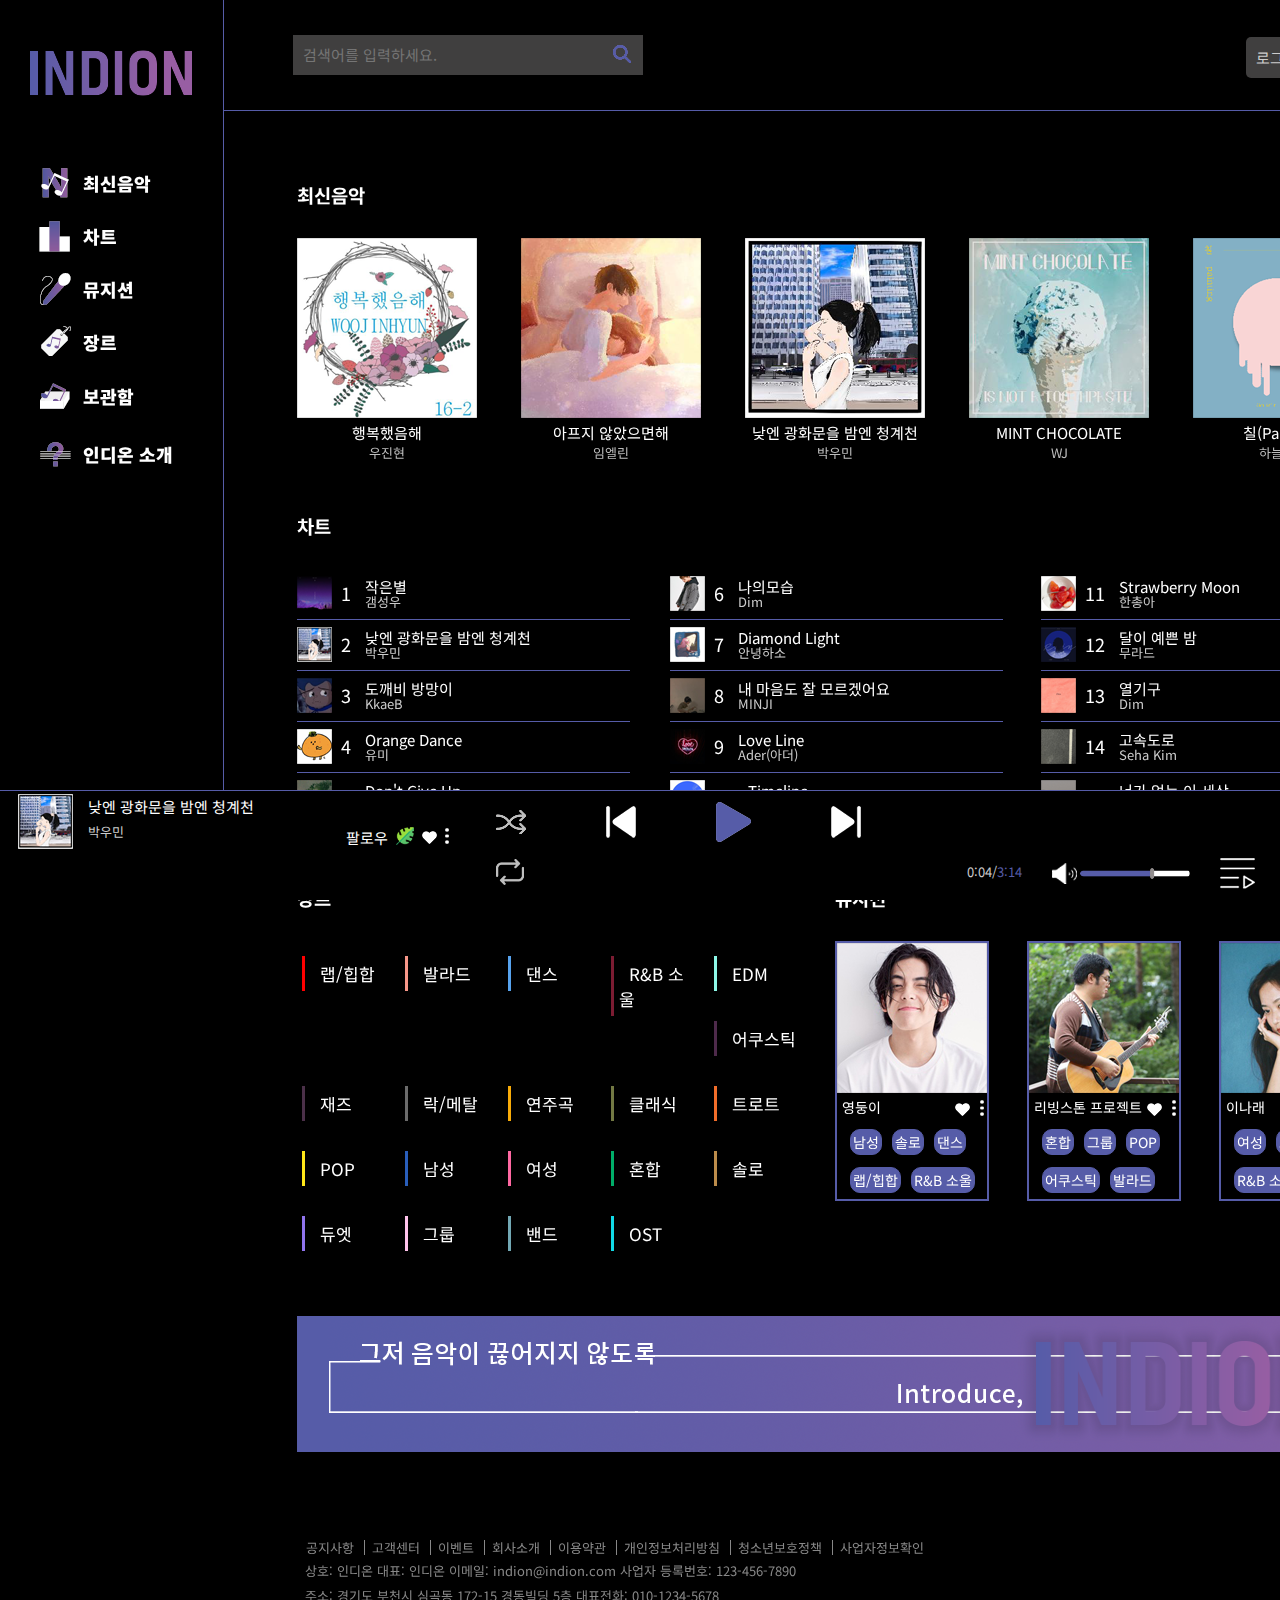
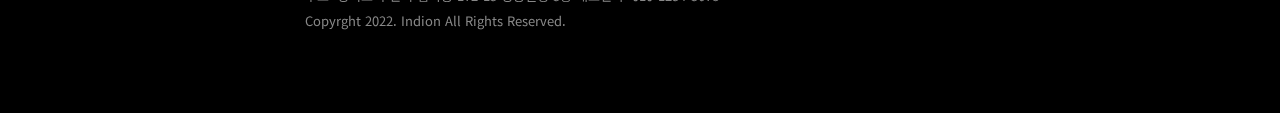
==== index.html @ 87ce085c "INDION" ====
<!DOCTYPE html>
<html lang="ko-kr">
<head>
    <meta charset="UTF-8">
    <title>INDION</title>
    <link rel="stylesheet" href="css/master.css">
    <link rel="icon" href="images/favicon.png">
</head>
<body id="mainpage">
    <div id="wrapper">
        <div id="header">
            <form method="post">
                <label for="u-search"></label>
                <input type="search" id="u-search" placeholder="검색어를 입력하세요.">
                <input type="image" src="images/검색.png" alt="Submit" width="18px" height="18px">
            </form>
            <a href="html/login.html"><div class="login">로그인/회원가입</div></a>
        </div>

        <div id="nav">
            <h1>
                <a href="main.html"><img src="images/indion.png" alt="인디온 로고"></a>
            </h1>
            <div class="menu">
                <ul>
                    <li><a href="#"><img src="images/최신음악 low.png" alt="최신음악 아이콘"><span>최신음악</span></a></li>
                    <li><a href="#"><img src="images/차트 low icon.png" alt="차트 아이콘"><span>차트</span></a></li>
                    <li><a href="#"><img src="images/뮤지션 low.png" alt="뮤지션 아이콘"><span>뮤지션</span></a></li>
                    <li><a href="#"><img src="images/장르 low.png" alt="장르 아이콘"><span>장르</span></a></li>
                    <li><a href="#"><img src="images/보관함 low.png" alt="보관함 아이콘"><span>보관함</span></a>
                        <ul>
                            <li><a href="html/login.html">플레이리스트</a></li>
                            <li><a href="html/login.html">좋아요한</a></li>
                            <li><a href="#">최근들은</a></li>
                            <li><a href="#">많이들은</a></li>
                        </ul></li>
                    <li><a href="sub page.html"><img src="images/인디온소개 low.png" alt="인디온소개 아이콘"><span>인디온 소개</span></a></li>
                </ul>
            </div>
        </div>

        <div id="contents">
            <div id="main-content">
                <div class="new-music">
                    <h3>최신음악</h3>
                    <p class="more"><a href="#">더보기</a></p>
                    <ul>
                        <li>
                            <a href="#">
                            <img src="images/최신음악-1.png" alt="최신음악 로고">

                            <p>행복했음해</p>
                            <p>우진현</p>
                            </a>
                        </li>
                        <li>
                            <a href="#">
                            <img src="images/최신음악-2.png" alt="최신음악 로고">
                            <p>아프지 않았으면해</p>
                            <p>임엘린</p>
                            </a>
                        </li>
                        <li>
                            <a href="#">
                            <img src="images/최신음악-3.png" alt="최신음악 로고">
                            <p>낮엔 광화문을 밤엔 청계천</p>
                            <p>박우민</p>
                            </a>
                        </li>
                        <li>
                            <a href="#">
                            <img src="images/최신음악-4.png" alt="최신음악 로고">
                            <p>MINT CHOCOLATE</p>
                            <p>WJ</p>
                            </a>
                        </li>
                        <li>
                            <a href="#">
                            <img src="images/최신음악-5.png" alt="최신음악 로고">
                            <p>칠(Painting)</p>
                            <p>하늘곡예 </p>
                            </a>
                        </li>
                    </ul>
                </div>
                <div class="chart">
                    <h3>차트</h3>
                    <p class="more"><a href="#">더보기</a></p>
                        <div class="chart-box1">
                        <ul>
                            <li>
                            <a href="#">
                                <img src="images/차트-1.png" alt="1위 노래">
                            
                                <span>1</span>
                                <div class="rank">
                                    <p>작은별</p>
                                    <p>갬성우</p>
                                </div>
                                
                            </a>
                            </li>
                            
                            <li>
                            <a href="#">
                                <img src="images/차트-2.png" alt="2위 노래">
                                <span>2</span>
                                <div class="rank">
                                    <p>낮엔 광화문을 밤엔 청계천</p>
                                    <p>박우민</p>
                                </div>
                            </a>
                            </li>
                            
                            <li>
                            <a href="#">
                            <img src="images/차트-3.png" alt="3위 노래">
                                <span>3</span>
                                <div class="rank">
                                    <p>도깨비 방망이</p>
                                    <p>KkaeB</p>
                                </div>

                            </a>
                            </li>

                            <li>
                            <a href="#">
                            <img src="images/차트-4.png" alt="4위 노래">

                                <span>4</span>
                                <div class="rank">
                                    <p>Orange Dance</p>
                                    <p>유미</p>
                                </div>
                            </a>
                            </li>

                            <li>
                            <a href="#">
                            <img src="images/차트-5.png" alt="5위 노래">

                                <span>5</span>
                                <div class="rank">
                                    <p>Don't Give Up</p>
                                    <p>MSG</p>
                                </div>
                            </a>
                            </li>
                            </ul>
                        </div>
                        <div class="chart-box2">
                            <ul>
                            <li>
                            <a href="#">
                            <img src="images/차트-6.png" alt="6위 노래">
                                <span>6</span>
                                <div class="rank">
                                    <p>나의모습</p>
                                    <p>Dim</p>
                                </div>
                            </a>
                            </li>

                            <li>
                            <a href="#">
                            <img src="images/차트-7.png" alt="7위 노래">
                                <span>7</span>
                                <div class="rank">
                                    <p>Diamond Light</p>
                                    <p>안녕하소</p>
                                </div>
                            </a>
                            </li>

                            <li>
                            <a href="#">
                            <img src="images/차트-8.png" alt="8위 노래">
                                <span>8</span>
                                <div class="rank">
                                    <p>내 마음도 잘 모르겠어요</p>
                                    <p>MINJI</p>
                                </div>
                            </a>
                            </li>

                            <li>
                            <a href="#">
                            <img src="images/차트-9.png" alt="9위 노래">
                                <span>9</span>
                                <div class="rank">
                                    <p>Love Line</p>
                                    <p>Ader(아더)</p>
                                </div>
                            </a>
                            </li>

                            <li>
                            <a href="#">
                            <img src="images/차트-10.png" alt="10위 노래">
                                <span>10</span>
                                <div class="rank">
                                    <p>Timeline</p>
                                    <p>T2</p>
                                </div>
                            </a>
                            </li>

                            </ul>
                        </div>
                        <div class="chart-box3">
                            <ul>
                            <li>
                            <a href="#">
                            <img src="images/차트-11.png" alt="11위 노래">
                                <span>11</span>
                                <div class="rank">
                                    <p>Strawberry Moon</p>
                                    <p>한총아</p>
                                </div>
                            </a>
                            </li>

                            <li>
                            <a href="#">
                            <img src="images/차트-12.png" alt="12위 노래">
                                <span>12</span>
                                <div class="rank">
                                    <p>달이 예쁜 밤</p>
                                    <p>무라드</p>
                                </div>
                            </a>
                            </li>

                            <li>
                            <a href="#">
                            <img src="images/차트-13.png" alt="13위 노래">
                                <span>13</span>
                                <div class="rank">
                                    <p>열기구</p>
                                    <p>Dim</p>
                                </div>
                            </a>
                            </li>

                            <li>
                            <a href="#">
                            <img src="images/차트-14.png" alt="14위 노래">
                                <span>14</span>
                                <div class="rank">
                                    <p>고속도로</p>
                                    <p>Seha Kim</p>
                                </div>
                            </a>
                            </li>

                            <li>
                            <a href="#">
                            <img src="images/차트-15.png" alt="15위 노래">
                                <span>15</span>
                                <div class="rank">
                                    <p>너가 없는 이 세상</p>
                                    <p>어니스트</p>
                                </div>
                            </a>
                            </li>
                    </ul>
                        </div>
                </div>
                <div id="sub-content">
                    <div class="genre">
                        <h3>장르</h3>
                        <ul>
                            <li><a href="#">랩/힙합</a></li>
                            <li><a href="#">발라드</a></li>
                            <li><a href="#">댄스</a></li>
                            <li><a href="#">R&B 소울</a></li>
                            <li><a href="#">EDM</a></li>
                            <li><a href="#">어쿠스틱</a></li>
                            <li><a href="#">재즈</a></li>
                            <li><a href="#">락/메탈</a></li>
                            <li><a href="#">연주곡</a></li>
                            <li><a href="#">클래식</a></li>
                            <li><a href="#">트로트</a></li>
                            <li><a href="#">POP</a></li>
                            <li><a href="#">남성</a></li>
                            <li><a href="#">여성</a></li>
                            <li><a href="#">혼합</a></li>
                            <li><a href="#">솔로</a></li>
                            <li><a href="#">듀엣</a></li>
                            <li><a href="#">그룹</a></li>
                            <li><a href="#">밴드</a></li>
                            <li><a href="#">OST</a></li>
                        </ul>
                    </div>
                    <div class="musician">
                        <h3>뮤지션</h3>
                        <p class="more"><a href="#">더보기</a></p>
                            <div class="musicianbox">
                                <div>
                                    <a href="#"><img src="images/뮤지션-영둥이.png" alt="영둥이 사진"><span>영둥이</span></a>
                                    <div>
                                        <a href="html/login.html"><img src="images/사운드바-하트.png" alt="하트 아이콘"></a>
                                        <img src="images/사운드바-더보기.png" alt="더보기 아이콘">
                                    </div>
                                    <ul>
                                        <li><a href="#">남성</a></li>
                                        <li><a href="#">솔로</a></li>
                                        <li><a href="#">댄스</a></li>
                                        <li><a href="#">랩/힙합</a></li>
                                        <li><a href="#">R&B 소울</a></li>
                                    </ul>
                                </div>
                                <div>
                                    <a href="#"><img src="images/뮤지션-리빙스톤.png" alt="리빙스톤 사진"><span>리빙스톤 프로젝트</span></a>
                                    <div>
                                        <ul>
                                            <a href="html/login.html"><img src="images/사운드바-하트.png" alt="하트 아이콘"></a>
                                            <img src="images/사운드바-더보기.png" alt="더보기 아이콘">
                                    </div>
                                    <ul>
                                        <li><a href="#">혼합</a></li>
                                        <li><a href="#">그룹</a></li>
                                        <li><a href="#">POP</a></li>
                                        <li><a href="#">어쿠스틱</a></li>
                                        <li><a href="#">발라드</a></li>
                                    </ul>
                                </div>

                                <div>
                                    <a href="#"><img src="images/뮤지션-이나래.png" alt="이나래 사진"><span>이나래</span></a>
                                    <div>
                                        <a href="html/login.html"><img src="images/사운드바-하트.png" alt="하트 아이콘"></a>
                                        <img src="images/사운드바-더보기.png" alt="더보기 아이콘">
                                    </div>
                                    <ul>
                                        <li><a href="#">여성</a></li>
                                        <li><a href="#">보컬</a></li>
                                        <li><a href="#">솔로</a></li>
                                        <li><a href="#">R&B 소울</a></li>
                                        <li><a href="#">OST</a></li>
                                    </ul>
                                </div>
                            </div>
                    </div>
                </div>
                <div class="introduce">
                    <div>
                        <a href="sub page.html"><img src="images/인디온 배너2.png" alt="인디온 배너"></a>
                    </div>
                </div>
                <div id="footer">
                    <div>
                        <ul>
                            <li><a href="#">공지사항</a></li>
                            <li><a href="#">고객센터</a></li>
                            <li><a href="#">이벤트</a></li>
                            <li><a href="#">회사소개</a></li> 
                            <li><a href="signup.html">이용약관</a></li>
                            <li><a href="signup.html">개인정보처리방침</a></li>
                            <li><a href="#">청소년보호정책</a></li>
                            <li><a href="#">사업자정보확인</a></li>
                        </ul>
                            <p>상호: 인디온  대표: 인디온  이메일: indion@indion.com   사업자 등록번호: 123-456-7890</p>
                            <p>주소: 경기도 부천시 심곡동 172-15 경동빌딩 5층  대표전화: 010-1234-5678</p>
                            <p>Copyrght 2022. Indion All Rights Reserved.</p>
                    </div>    
                </div>
            </div>
        </div>
        <div id="sound-bar">
            <div class="music">
                <a href="#"><img src="images/사운드바-앨범.png" alt="노래 앨범사진"></a>
                <p>낮엔 광화문을 밤엔 청계천</p>
                <p>박우민</p>
                <ul>
                    <li><a href="html/login.html">팔로우</a></li>
                    <li><a href="html/login.html"><img src="images/사운드바-나뭇잎.png" alt="나뭇잎 아이콘"></a></li>
                    <li><a href="#"><img src="images/사운드바-하트.png" alt="하트 아이콘"></a></li>
                    <li><a href="#"><img src="images/사운드바-더보기.png" alt="더보기 아이콘"></a></li>
                </ul>
            </div>
            <div class="play">
                <ul>
                    <li><a href="#"><img src="images/사운드바-셔플.png" alt="셔플 아이콘"></a></li>
                    <li><a href="#"><img src="images/사운드바-왼쪽.png" alt="왼쪽 아이콘"></a></li>
                    <li><a href="#"><img src="images/사운드바-재생.png" alt="재생 아이콘"></a></li>
                    <li><a href="#"><img src="images/사운드바-오른쪽.png" alt="오른쪽 아이콘"></a></li>
                    <li><a href="#"><img src="images/사운드바-반복.png" alt="반복 아이콘"></a></li>
                </ul>
            </div>
            <div class="option">
                    <ul>
                        <li><p>0:04/<span>3:14</span></p></li>
                        <li><img src="images/사운드바-볼륨.png" alt="볼륨 아이콘"></li>
                        <li><img src="images/볼륨바.png" alt="볼륨 조절"></li>
                        
                        <li><a href="#"><img src="images/재생목록.png" alt="재생목록 아이콘"></li></a>
                    </ul>
            </div>
        </div>
    </div>
</body>
</html>
---- css/master.css ----
@charset "UTF-8";
@import url('https://fonts.googleapis.com/css2?family=Noto+Sans+KR&display=swap');
*{padding:0; margin:0;}
*{font-family: 'Noto Sans KR', sans-serif;}
body {width:100%;
    color:#fff;
    background:#000;
    }
li{list-style: none;}
a{text-decoration:none;color:#fff;}
ul{list-style-type:none; margin:0; padding:0;}
    
    #wrapper{
        width:1440px;
        margin:0 auto;
    }
    #loginpage #header, #signuppage #header{position:relative;}
    #mainpage #wrapper{overflow:hidden;}
    #mainpage #header {
        width:1217px;
        height:110px;
        background:black;
        float:right;
        font-size:15px;
        border-bottom:1px solid #565ca8;
    }
    #mainpage #nav{
        height: 100%;
        float:left;
        position:fixed;
        border-right:1px solid #565ca8;
        font-weight: 900;
    }
    #mainpage #contents{
        width:1209px;
        float:right;
    }

    #loginpage #contents{font-size:13px;}
    #signuppage #contents{font-size:16px; }
    #mainpage #footer{margin-top:80px; margin-bottom:80px; font-size:13px; color:#888888;}
    #mainpage h1{margin:50px 30px;}
    h1>a:hover img{ transform: scale(1.1) ;}
    h1>a>img{transition:0.5s;}

    #sound-bar{float:left; position:fixed; left:0; bottom:0;border-top:1px solid #565ca8; margin:0; padding:0; width:100%; background:#000;}

    .more{float:right; margin:0 10px 0 0;font-size:13px;}
    .more a:hover{color:#565ca8;}
    /* header부분 */
    #mainpage input[type="search"]{width:350px; float:left; background:#403f3f; position: relative; top:35px; left:70px;
    line-height:40px; text-indent:10px; border:none; font-size:15px; color:#ccc;}
    #mainpage input[type="image"]{position:relative; top:45px; left:40px;}
    .login{
        float:right;
        position:relative;
        top:15px; right:70px;
        background:#403f3f;
        color:#ccc;
        padding:10px;
        border-radius: 5px;
        }
    .login:hover{color:#565ca8}

    /* nav 부분 */
    .menu{width:223px;
        font-size:18px;
        }
    .menu>ul{width:150px; margin:0 auto;}
    .menu>ul>li{font-size:18px; display:inline-block; line-height:50px;}
    .menu>ul>li a:hover{
        background: linear-gradient(to right bottom, #565ca8, #985ea3);
        -webkit-background-clip: text;
        -webkit-text-fill-color: transparent;
        }
    .menu>ul>li span{vertical-align: middle; display:inline-block; text-align:center; padding-left:10px;}
    .menu>ul>li a{display:block;}
    .menu>ul>li img{vertical-align: middle;}
    
    .menu>ul>li>ul{transition: height 0.4s; transition-timing-function: linear; font-size:15px; display:block; text-align:center; width:150px; height:0px; overflow:hidden;}
    .menu>ul>li:hover ul{height:200px;}
    .menu>ul>li>ul>li>a{display:block;}

    
    /* contents 부분 */
    #main-content{margin:0 auto; width:1077px; margin-top:70px; position:relative;}
    /* 최신음악 */
    .new-music{
        overflow:hidden;
        }
    
    .new-music>ul>li{float:left; font-size:15px; margin: 30px 44px 20px 0px;}
    .new-music>ul>li:last-child{margin-right:0px; margin-top:11px;}
    .new-music>ul>li>a:hover p{color:#985ea3;}
    .new-music>ul>li:nth-child(1):hover{background:url(../images/최신음악-1\ 흐림.png)no-repeat 0 0;}
    .new-music>ul>li:nth-child(2):hover{background:url(../images/최신음악-2\ 흐림.png)no-repeat 0 0;}
    .new-music>ul>li:nth-child(3):hover{background:url(../images/최신음악-3\ 흐림.png)no-repeat 0 0;}
    .new-music>ul>li:nth-child(4):hover{background:url(../images/최신음악-4\ 흐림.png)no-repeat 0 0;}
    .new-music>ul>li:nth-child(5):hover{background:url(../images/최신음악-5\ 흐림.png)no-repeat 0 0;}
    .new-music>ul>li>a:hover img{opacity: 0.0;}
    
    .new-music ul p{text-align:center; margin:0;}
    .new-music li p:nth-child(3){color:#bdbdbd; font-size:13px;}
    .new-music>ul{padding:0px;}

    /* 차트 */
    .chart{overflow:hidden; margin-top:30px;}
    .chart>div{margin-top:30px;}
    .chart a{}
    
    .chart li{border-bottom:1px solid #565ca8; font-size:15px; line-height:15px;}
    .chart li span{padding-left:5px;}
    .chart li:hover .rank{
        background: linear-gradient(to right bottom, #565ca8, #985ea3);
        -webkit-background-clip: text;
        -webkit-text-fill-color: transparent;
    }
    .chart li:hover img{opacity: 0.6;}
    
    .chart-box1{float:left;width:333px;}
    .chart-box2{float:left;width:333px; margin-left:40px;}
    .chart-box3{float:right;width:333px; margin-top:11px !important;}
    
    .chart img{vertical-align:sub;}
    .chart span{font-size:18px; display:inline-block; text-align:center; vertical-align:super;}

    .rank {display:inline-block; margin:10px;}
    .rank p{padding:0; margin:0; display:block; text-align:left;}
    .rank p:nth-child(2){color:#ccc; font-size:13px;}

    /*장르*/
    #sub-content{overflow:hidden; margin-top:60px;}
    .genre{float:left; width:538px;}
    .genre ul{margin-top:30px;}
    .genre ul li{float:left;font-size:17px; width:90px; margin:15px 5px;}
    .genre ul li:hover{background-color: rgba(100, 100, 100, 1);}
    .genre ul li a {display:block; text-indent:10px;padding:5px;}
    .genre ul li:nth-child(1){border-left:3px solid #ff0000;}
    .genre ul li:nth-child(2){border-left:3px solid #f79789;}
    .genre ul li:nth-child(3){border-left:3px solid #57a3ee;}
    .genre ul li:nth-child(4){border-left:3px solid #7c1c32;}
    .genre ul li:nth-child(5){border-left:3px solid #8cf7e7;}
    .genre ul li:nth-child(6){border-left:3px solid #4e2a4b;}
    .genre ul li:nth-child(7){border-left:3px solid #4b3049}
    .genre ul li:nth-child(8){border-left:3px solid #6b6b6b;}
    .genre ul li:nth-child(9){border-left:3px solid #f8ab08;}
    .genre ul li:nth-child(10){border-left:3px solid #737943;}
    .genre ul li:nth-child(11){border-left:3px solid #f16d2a;}
    .genre ul li:nth-child(12){border-left:3px solid #ffe718;}
    .genre ul li:nth-child(13){border-left:3px solid #295ebb;}
    .genre ul li:nth-child(14){border-left:3px solid #ff68a2;}
    .genre ul li:nth-child(15){border-left:3px solid #00ae69;}
    .genre ul li:nth-child(16){border-left:3px solid #bc8c4b;}
    .genre ul li:nth-child(17){border-left:3px solid #9074ee;}
    .genre ul li:nth-child(18){border-left:3px solid #ffc3ec;}
    .genre ul li:nth-child(19){border-left:3px solid #72a8b4;}
    .genre ul li:nth-child(20){border-left:3px solid #11dae7;}

    

    /*뮤지션*/
    .musician{float:left;width:538px;}
    .musicianbox{margin-top:30px;}
    .musicianbox>div{float:left; border:2px solid #565ca8; width:150px; margin-right:38px; font-size:14px;}
    .musicianbox>div:last-child{margin-right:0px;}
    .musicianbox>div span{margin-left:5px;}
    .musicianbox>div>div{float:right;}
    .musicianbox>div>a:hover img{opacity: 0.6;}


    .musicianbox>div>a:hover img{opacity: 0.6;}
    
    .musicianbox>div>div img{margin:3px 3px;}
    .musicianbox>div>ul {width:135px;margin:0 auto; overflow:hidden;}
    .musicianbox>div>ul li{float:left; margin:6px 5px; border:1px solid #565ca8; padding:2px; border-radius: 10px; background:#565ca8;}
    .musicianbox>div>ul li:hover{background:#985ea3; border:1px solid #985ea3; padding:2px; border-radius: 10px;}

    /*인디온 소개*/
    .introduce {margin-top:50px; }
    .introduce div>a:hover img{transform: scale(1.05);}
    .introduce div>a>img{ transition:0.5s;}

    /*사운드 바*/
    .music{float:left; width:450px; overflow:hidden; position:relative; font-size:15px; margin:3px;}
    
    .music>a{float:left;}
    .music>a>img{margin-left:15px;}
    .music>p{text-align:left; text-indent: 15px; line-height: 25px;}
    .music>ul{position:absolute; bottom:0%; right:0%;}
    .music>ul>li{float:left; margin:4px;}
    .music>p:nth-child(3){color:#ccc; font-size:13px;}

    
    .play{margin:3px auto; width:620px;}
    .play>ul{margin:0 auto; width:560px;line-height:50px;}
    .play>ul>li{float:left; display:inline-block; margin:0 40px;}
    .play>ul>li>a img{vertical-align: middle;}

    .option{float:right; width:350px; margin:3px 10px; font-size:13px;}
    .option>ul{float:right; line-height: 50px;}
    .option>ul>li{float:left; display:inline-block; margin:0 15px; }
    .option>ul>li:nth-child(2){margin-right:0;}
    .option>ul>li:nth-child(3){margin-left:3px;}
    .option>ul li p{display: inline-block; color:#ccc;}
    .option>ul li img{vertical-align: middle;}
    .option>ul li p span{color:#565ca8;}
    

#signuppage #header a{display:block;}
#signuppage #header p{position:absolute; top:-110%; right:31%; color:#ccc;}
#signuppage #header p:hover{color:#565ca8;}
#signuppage h1, #loginpage h1{width:162px; height:46px; margin:0 auto; margin-top: 110px; }
/*콘텐츠*/
.report span{color:#985ea3; font-weight: 900;}
.report p{font-size:12px; text-align:center; margin-left:14%; color:#888;}
#signuppage form{
		width:500px;
		padding:20px;
		margin: 60px auto;
		}

#signuppage input{margin:20px 0; background:#000; border:1px solid #565ca8; color:#fff;}
#signuppage .report{color:#ccc;}
#signuppage .report input[type="button"]{width:70px; height:40px; margin-left:10px; background:#565ca8; border-radius:10%}
#signuppage .report input[type="button"]:hover{background:#985ea3; border:1px solid #985ea3;}

#signuppage input[type="text"],
#signuppage input[type="password"]{
    text-indent:10px;
		width:300px;
        height:30px;
		padding:5px 0;
        box-shadow:3px 3px 5px #565ca8; }
#signuppage .formsection:nth-child(7) input[type="text"]{width:100px; box-shadow:none;}
#signuppage .agree input[type="submit"]{font-size:18px; width:480px; border:2px solid #565ca8; height:70px; text-indent:0; border-radius: 10px;}
#signuppage .agree input[type="submit"]:hover{background:#565ca8;}
#signuppage input[type="radio"]{margin:3px;}
#signuppage input[type="checkbox"]:hover{opacity: 0.8;}
#signuppage label:first-child{
						color:#fff;
						width:120px;
                        display:inline-block;
                    text-align:right;
                    margin-right:10px;}
.agree{font-size:15px; border-top:1px solid #888; padding:10px; margin-top:40px;}
.agree span{color:#985ea3; text-decoration:underline;font-weight: 900;}

.provision{text-align:center;}

.provision p{margin:20px auto; overflow-y:scroll; width:500px; height:150px; font-size:14px; color:#ccc; border:1px solid #888;}
/*푸터*/
        #mainpage #footer{float:left;}
        #footer>div{margin:0 auto; width:640px;}
        #footer ul>li{float:left; margin:1px;}
        #footer p{clear:both; padding:3px 8px;}
        #footer>div>ul>li>a{position:relative; padding:8px; color:#888888;}

        #footer>div>ul>li>a:after{
            width:1px;
            height:15px;
            background:#888;
            display:block;
            position:absolute;
            content:'';
            left:0;
            top:10px;
            }
        #footer>div>ul>li:first-child>a:after{width:0;}
        #footer{margin-top:80px; font-size:13px; color:#888888;margin-bottom:30px;}

        #sub-page  #footer {
        float: left;
        margin-top: 80px;
        font-size: 13px;
    }
        #sub-page #footer p{color:#888888;}

        #loginpage select{position:absolute; top:-100%; right:30%; background:#000; color:#fff;}
        /*콘텐츠*/
        #loginpage form{width:350px;  margin:0 auto;}
        #loginpage .input-box{width:100%; margin-top:100px;}
        #loginpage .input-box>input{
            width:100%;
            height:50px;
            background:#000;
            border:1px solid #565ca8;
            box-shadow:3px 3px 5px #565ca8;
            text-indent:10px;
        }
        #loginpage .input-box>input:last-child{margin-top:15px;}
        #loginpage .input-box>input[type="text"],.input-box>input[type="password"]{color:#ccc;}

        .login-box{margin-top:10px;}
        .login-box>input[type="checkbox"]{color:#000;}
        .login-box>input[type="submit"]{width:100%; height:50px; margin-top:30px; font-size:14px; color:#fff; background:#565ca8; border:none;}
        .login-box>input[type="submit"]:hover{background:#985ea3;}

        .line-box{margin-top:10px;}
        .line-box a{padding:8px; }
        .line-left>ul>li{float:left;}
        .line-left>ul>li>a{position:relative; color:#888;}
        .line-left>ul>li>a:after{
            width:1px;
            height:13px;
            background:#888;
            display:block;
            position:absolute;
            content:'';
            left:0;
            top:11px;
        }
        .line-left>ul>li:first-child>a:after{width:0;}

        .line-right{float:right;}

        .sns-box{clear:both; margin-top:110px; margin-bottom:140px;}
        .sns-box>ul{ width:170px; height:40px; margin:0 auto; }
        .sns-box>ul>li{float:left;}
        .sns-box>ul>li:nth-child(2){margin:0 25px;}

        .sns-box>ul>li>a:hover img{transform: scale(1.1);}
        .sns-box>ul>li>a>img{transition: 0.3s;}
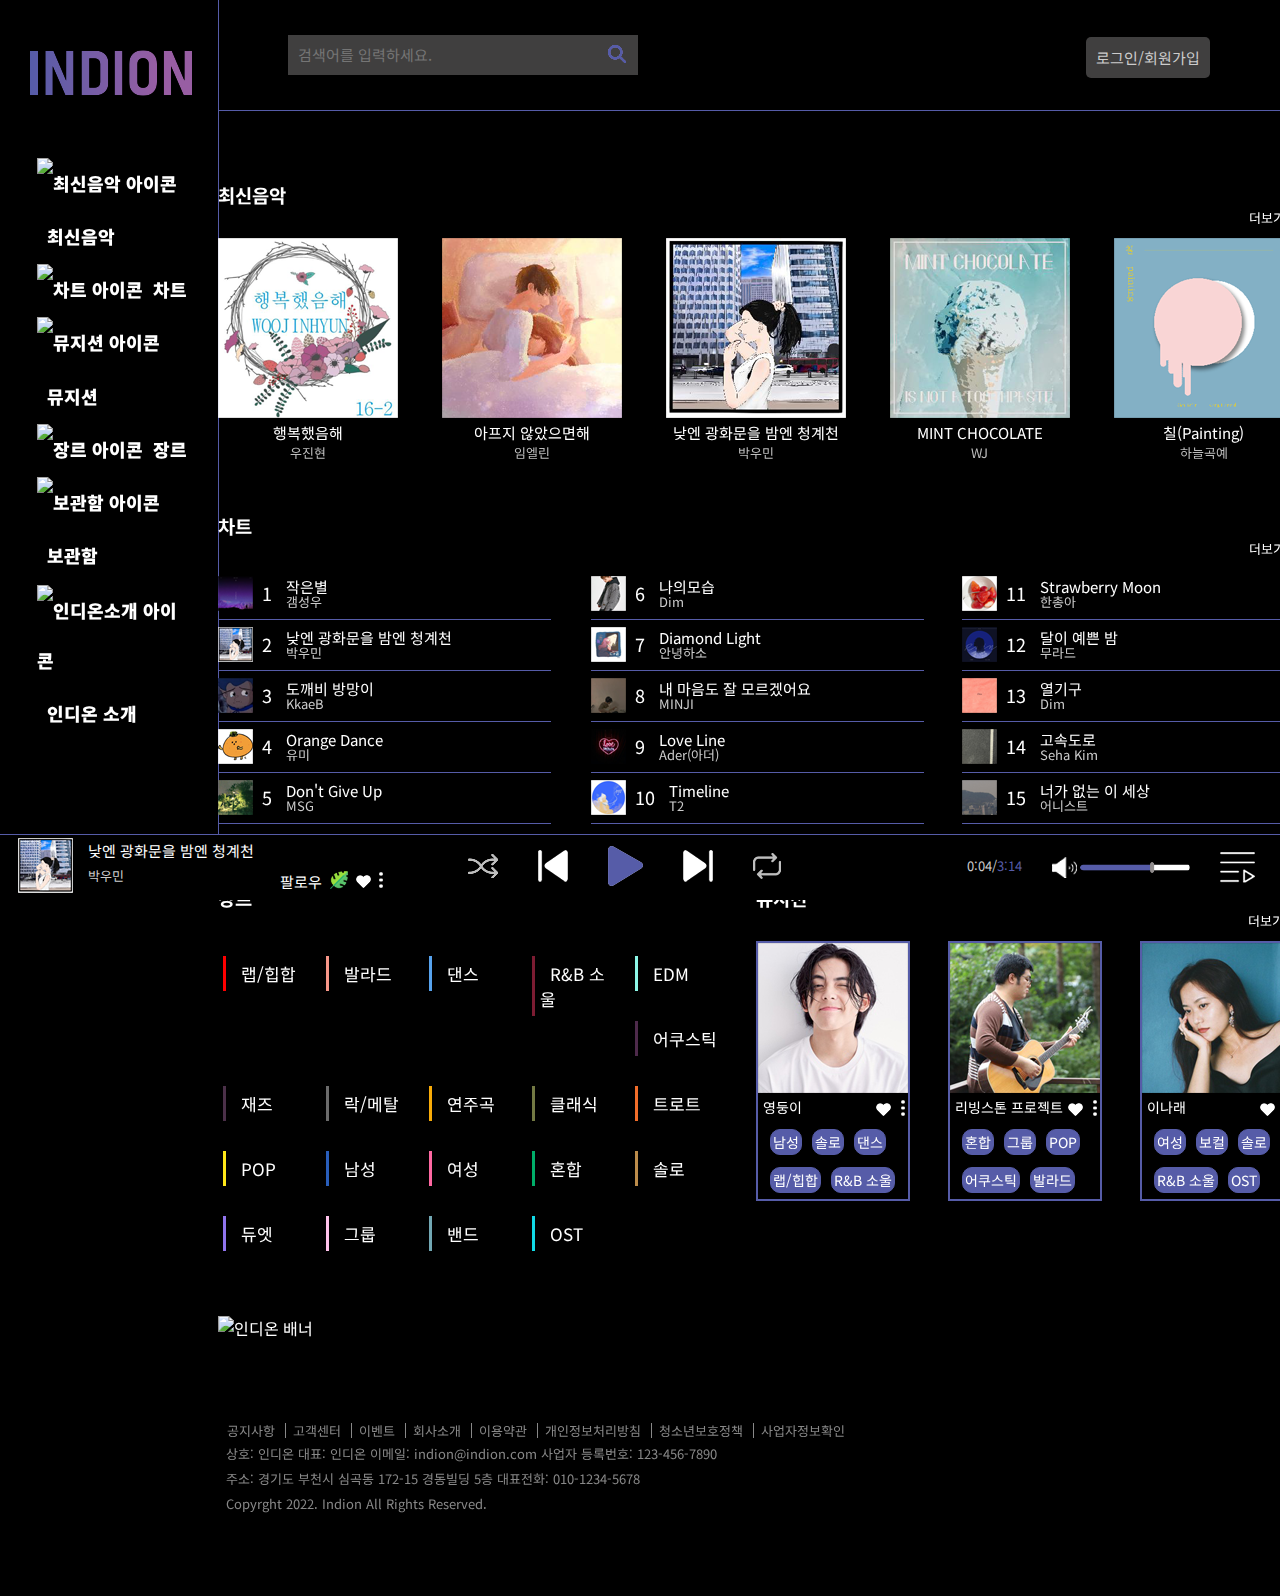
==== commit f2446e5e: "Update index.html" ====
--- a/index.html
+++ b/index.html
@@ -12,7 +12,7 @@
             <form method="post">
                 <label for="u-search"></label>
                 <input type="search" id="u-search" placeholder="검색어를 입력하세요.">
-                <input type="image" src="images/검색.png" alt="Submit" width="18px" height="18px">
+                <input type="image" src="images/검색.png" alt="Submit">
             </form>
             <a href="html/login.html"><div class="login">로그인/회원가입</div></a>
         </div>
@@ -23,18 +23,18 @@
             </h1>
             <div class="menu">
                 <ul>
-                    <li><a href="#"><img src="images/최신음악 low.png" alt="최신음악 아이콘"><span>최신음악</span></a></li>
-                    <li><a href="#"><img src="images/차트 low icon.png" alt="차트 아이콘"><span>차트</span></a></li>
-                    <li><a href="#"><img src="images/뮤지션 low.png" alt="뮤지션 아이콘"><span>뮤지션</span></a></li>
-                    <li><a href="#"><img src="images/장르 low.png" alt="장르 아이콘"><span>장르</span></a></li>
-                    <li><a href="#"><img src="images/보관함 low.png" alt="보관함 아이콘"><span>보관함</span></a>
+                    <li><a href="#"><img src="images/최신음악-low.png" alt="최신음악 아이콘"><span>최신음악</span></a></li>
+                    <li><a href="#"><img src="images/차트-low-icon.png" alt="차트 아이콘"><span>차트</span></a></li>
+                    <li><a href="#"><img src="images/뮤지션-low.png" alt="뮤지션 아이콘"><span>뮤지션</span></a></li>
+                    <li><a href="#"><img src="images/장르-low.png" alt="장르 아이콘"><span>장르</span></a></li>
+                    <li><a href="#"><img src="images/보관함-low.png" alt="보관함 아이콘"><span>보관함</span></a>
                         <ul>
                             <li><a href="html/login.html">플레이리스트</a></li>
                             <li><a href="html/login.html">좋아요한</a></li>
                             <li><a href="#">최근들은</a></li>
                             <li><a href="#">많이들은</a></li>
                         </ul></li>
-                    <li><a href="sub page.html"><img src="images/인디온소개 low.png" alt="인디온소개 아이콘"><span>인디온 소개</span></a></li>
+                    <li><a href="sub page.html"><img src="images/인디온소개-low.png" alt="인디온소개 아이콘"><span>인디온 소개</span></a></li>
                 </ul>
             </div>
         </div>
@@ -314,9 +314,8 @@
                                 <div>
                                     <a href="#"><img src="images/뮤지션-리빙스톤.png" alt="리빙스톤 사진"><span>리빙스톤 프로젝트</span></a>
                                     <div>
-                                        <ul>
-                                            <a href="html/login.html"><img src="images/사운드바-하트.png" alt="하트 아이콘"></a>
-                                            <img src="images/사운드바-더보기.png" alt="더보기 아이콘">
+                                        <a href="html/login.html"><img src="images/사운드바-하트.png" alt="하트 아이콘"></a>
+                                        <img src="images/사운드바-더보기.png" alt="더보기 아이콘">
                                     </div>
                                     <ul>
                                         <li><a href="#">혼합</a></li>
@@ -346,7 +345,7 @@
                 </div>
                 <div class="introduce">
                     <div>
-                        <a href="sub page.html"><img src="images/인디온 배너2.png" alt="인디온 배너"></a>
+                        <a href="sub page.html"><img src="images/인디온-배너2.png" alt="인디온 배너"></a>
                     </div>
                 </div>
                 <div id="footer">
@@ -395,10 +394,10 @@
                         <li><img src="images/사운드바-볼륨.png" alt="볼륨 아이콘"></li>
                         <li><img src="images/볼륨바.png" alt="볼륨 조절"></li>
                         
-                        <li><a href="#"><img src="images/재생목록.png" alt="재생목록 아이콘"></li></a>
+                        <li><a href="#"><img src="images/재생목록.png" alt="재생목록 아이콘"></a></li>
                     </ul>
             </div>
         </div>
     </div>
 </body>
-</html>+</html>
--- a/css/master.css
+++ b/css/master.css
@@ -11,13 +11,13 @@
 ul{list-style-type:none; margin:0; padding:0;}
     
     #wrapper{
-        width:1440px;
+        width:100%;
         margin:0 auto;
     }
     #loginpage #header, #signuppage #header{position:relative;}
     #mainpage #wrapper{overflow:hidden;}
     #mainpage #header {
-        width:1217px;
+        width:83%;
         height:110px;
         background:black;
         float:right;
@@ -26,13 +26,14 @@
     }
     #mainpage #nav{
         height: 100%;
+        width:17%;
         float:left;
         position:fixed;
         border-right:1px solid #565ca8;
         font-weight: 900;
     }
     #mainpage #contents{
-        width:1209px;
+        width:83%;
         float:right;
     }
 
@@ -50,7 +51,7 @@
     /* header부분 */
     #mainpage input[type="search"]{width:350px; float:left; background:#403f3f; position: relative; top:35px; left:70px;
     line-height:40px; text-indent:10px; border:none; font-size:15px; color:#ccc;}
-    #mainpage input[type="image"]{position:relative; top:45px; left:40px;}
+    #mainpage input[type="image"]{position:relative; top:45px; left:40px; width:18px; height:18px;}
     .login{
         float:right;
         position:relative;
@@ -177,11 +178,11 @@
 
     /*인디온 소개*/
     .introduce {margin-top:50px; }
-    .introduce div>a:hover img{transform: scale(1.05);}
+    .introduce div>a:hover img{transform: scale(0.95);}
     .introduce div>a>img{ transition:0.5s;}
 
     /*사운드 바*/
-    .music{float:left; width:450px; overflow:hidden; position:relative; font-size:15px; margin:3px;}
+    .music{float:left; width:30%; overflow:hidden; position:relative; font-size:15px; margin:3px;}
     
     .music>a{float:left;}
     .music>a>img{margin-left:15px;}
@@ -191,12 +192,12 @@
     .music>p:nth-child(3){color:#ccc; font-size:13px;}
 
     
-    .play{margin:3px auto; width:620px;}
+    .play{margin:3px auto; width:30%;}
     .play>ul{margin:0 auto; width:560px;line-height:50px;}
-    .play>ul>li{float:left; display:inline-block; margin:0 40px;}
+    .play>ul>li{float:left; display:inline-block; margin:0 20px;}
     .play>ul>li>a img{vertical-align: middle;}
 
-    .option{float:right; width:350px; margin:3px 10px; font-size:13px;}
+    .option{float:right; width:30%; margin:3px 10px; font-size:13px;}
     .option>ul{float:right; line-height: 50px;}
     .option>ul>li{float:left; display:inline-block; margin:0 15px; }
     .option>ul>li:nth-child(2){margin-right:0;}
@@ -319,4 +320,4 @@
         .sns-box>ul>li:nth-child(2){margin:0 25px;}
 
         .sns-box>ul>li>a:hover img{transform: scale(1.1);}
-        .sns-box>ul>li>a>img{transition: 0.3s;}+        .sns-box>ul>li>a>img{transition: 0.3s;}
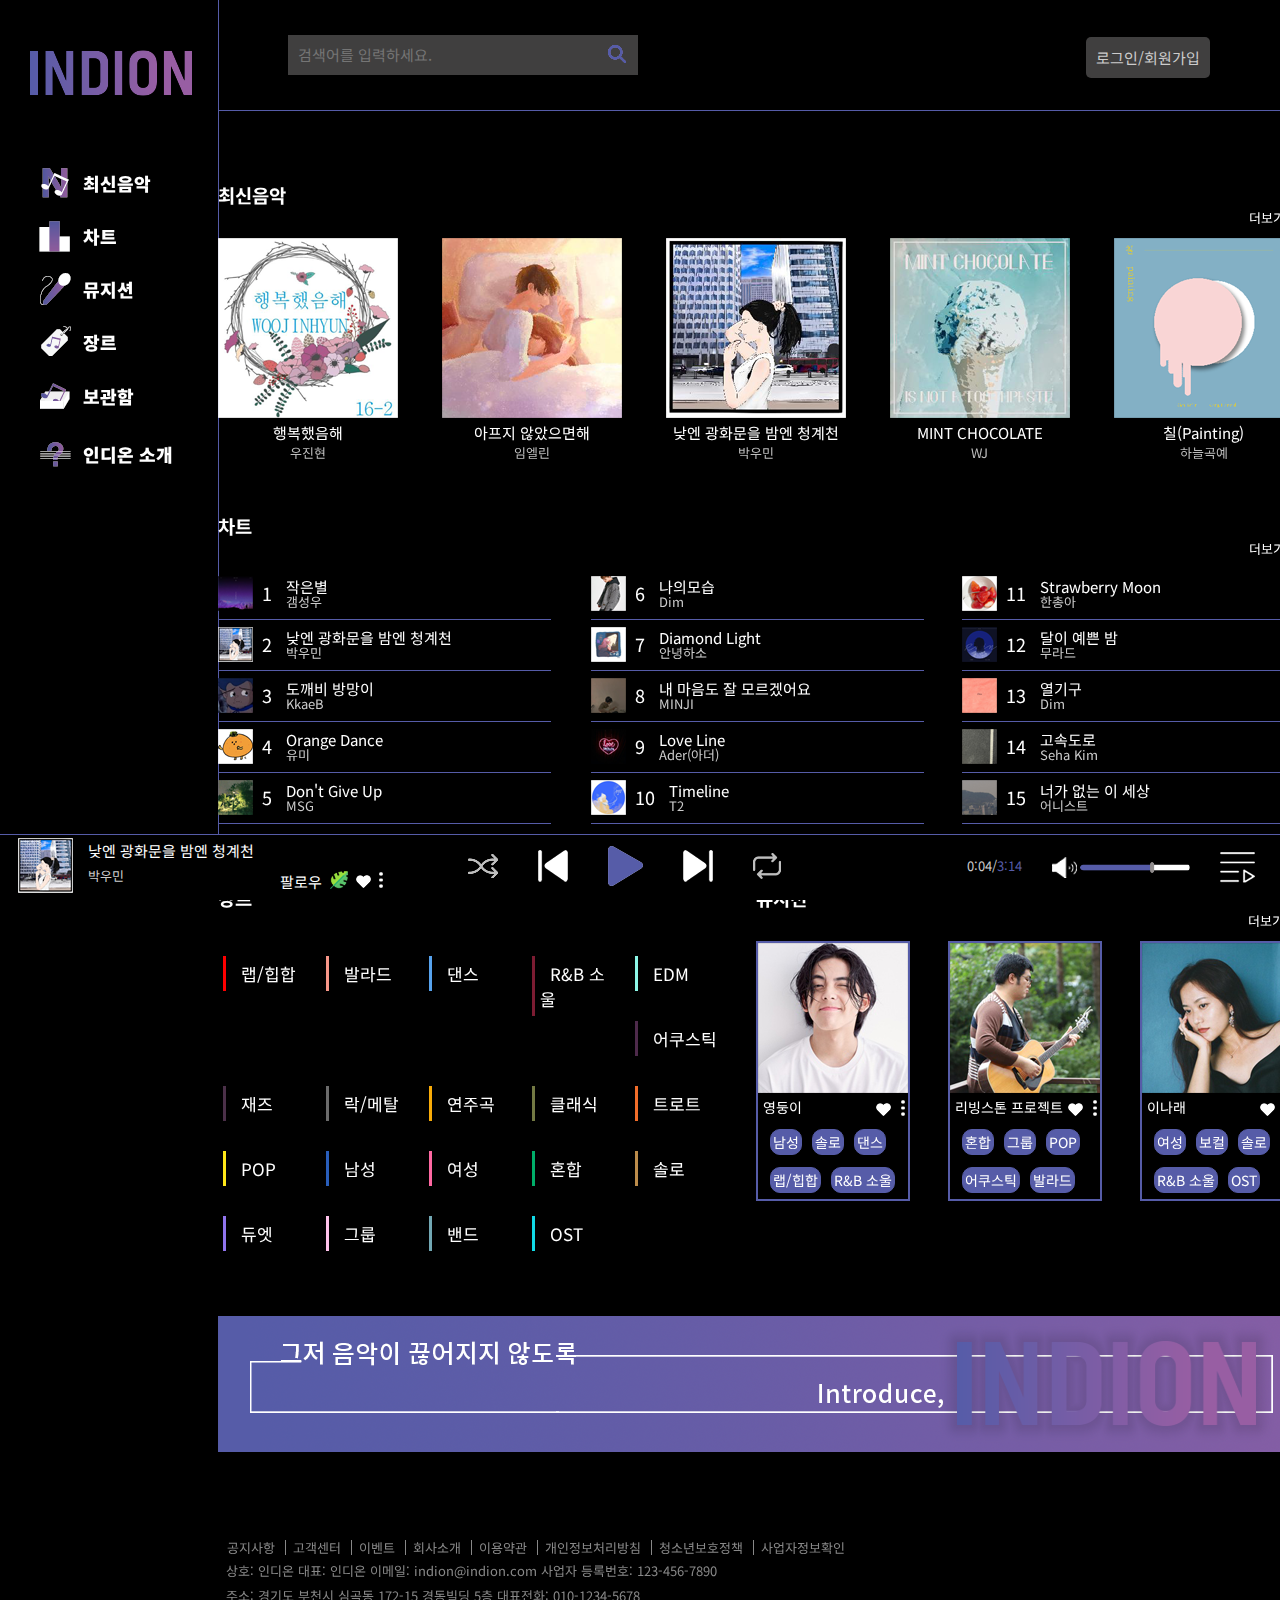
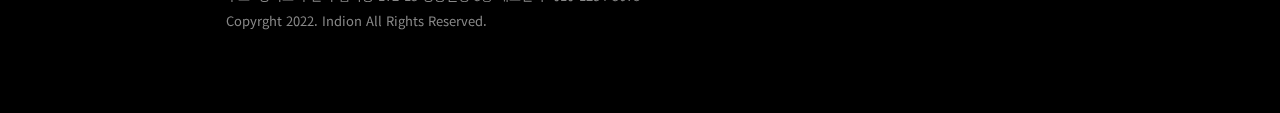
==== commit de95e209: "Update index.html" ====
--- a/index.html
+++ b/index.html
@@ -34,7 +34,7 @@
                             <li><a href="#">최근들은</a></li>
                             <li><a href="#">많이들은</a></li>
                         </ul></li>
-                    <li><a href="sub page.html"><img src="images/인디온소개-low.png" alt="인디온소개 아이콘"><span>인디온 소개</span></a></li>
+                    <li><a href="#"><img src="images/인디온소개-low.png" alt="인디온소개 아이콘"><span>인디온 소개</span></a></li>
                 </ul>
             </div>
         </div>
@@ -345,7 +345,7 @@
                 </div>
                 <div class="introduce">
                     <div>
-                        <a href="sub page.html"><img src="images/인디온-배너2.png" alt="인디온 배너"></a>
+                        <a href="#"><img src="images/인디온-배너2.png" alt="인디온 배너"></a>
                     </div>
                 </div>
                 <div id="footer">
--- a/css/master.css
+++ b/css/master.css
@@ -93,11 +93,11 @@
     .new-music>ul>li{float:left; font-size:15px; margin: 30px 44px 20px 0px;}
     .new-music>ul>li:last-child{margin-right:0px; margin-top:11px;}
     .new-music>ul>li>a:hover p{color:#985ea3;}
-    .new-music>ul>li:nth-child(1):hover{background:url(../images/최신음악-1\ 흐림.png)no-repeat 0 0;}
-    .new-music>ul>li:nth-child(2):hover{background:url(../images/최신음악-2\ 흐림.png)no-repeat 0 0;}
-    .new-music>ul>li:nth-child(3):hover{background:url(../images/최신음악-3\ 흐림.png)no-repeat 0 0;}
-    .new-music>ul>li:nth-child(4):hover{background:url(../images/최신음악-4\ 흐림.png)no-repeat 0 0;}
-    .new-music>ul>li:nth-child(5):hover{background:url(../images/최신음악-5\ 흐림.png)no-repeat 0 0;}
+    .new-music>ul>li:nth-child(1):hover{background:url(../images/최신음악-1-흐림.png)no-repeat 0 0;}
+    .new-music>ul>li:nth-child(2):hover{background:url(../images/최신음악-2-흐림.png)no-repeat 0 0;}
+    .new-music>ul>li:nth-child(3):hover{background:url(../images/최신음악-3-흐림.png)no-repeat 0 0;}
+    .new-music>ul>li:nth-child(4):hover{background:url(../images/최신음악-4-흐림.png)no-repeat 0 0;}
+    .new-music>ul>li:nth-child(5):hover{background:url(../images/최신음악-5-흐림.png)no-repeat 0 0;}
     .new-music>ul>li>a:hover img{opacity: 0.0;}
     
     .new-music ul p{text-align:center; margin:0;}
